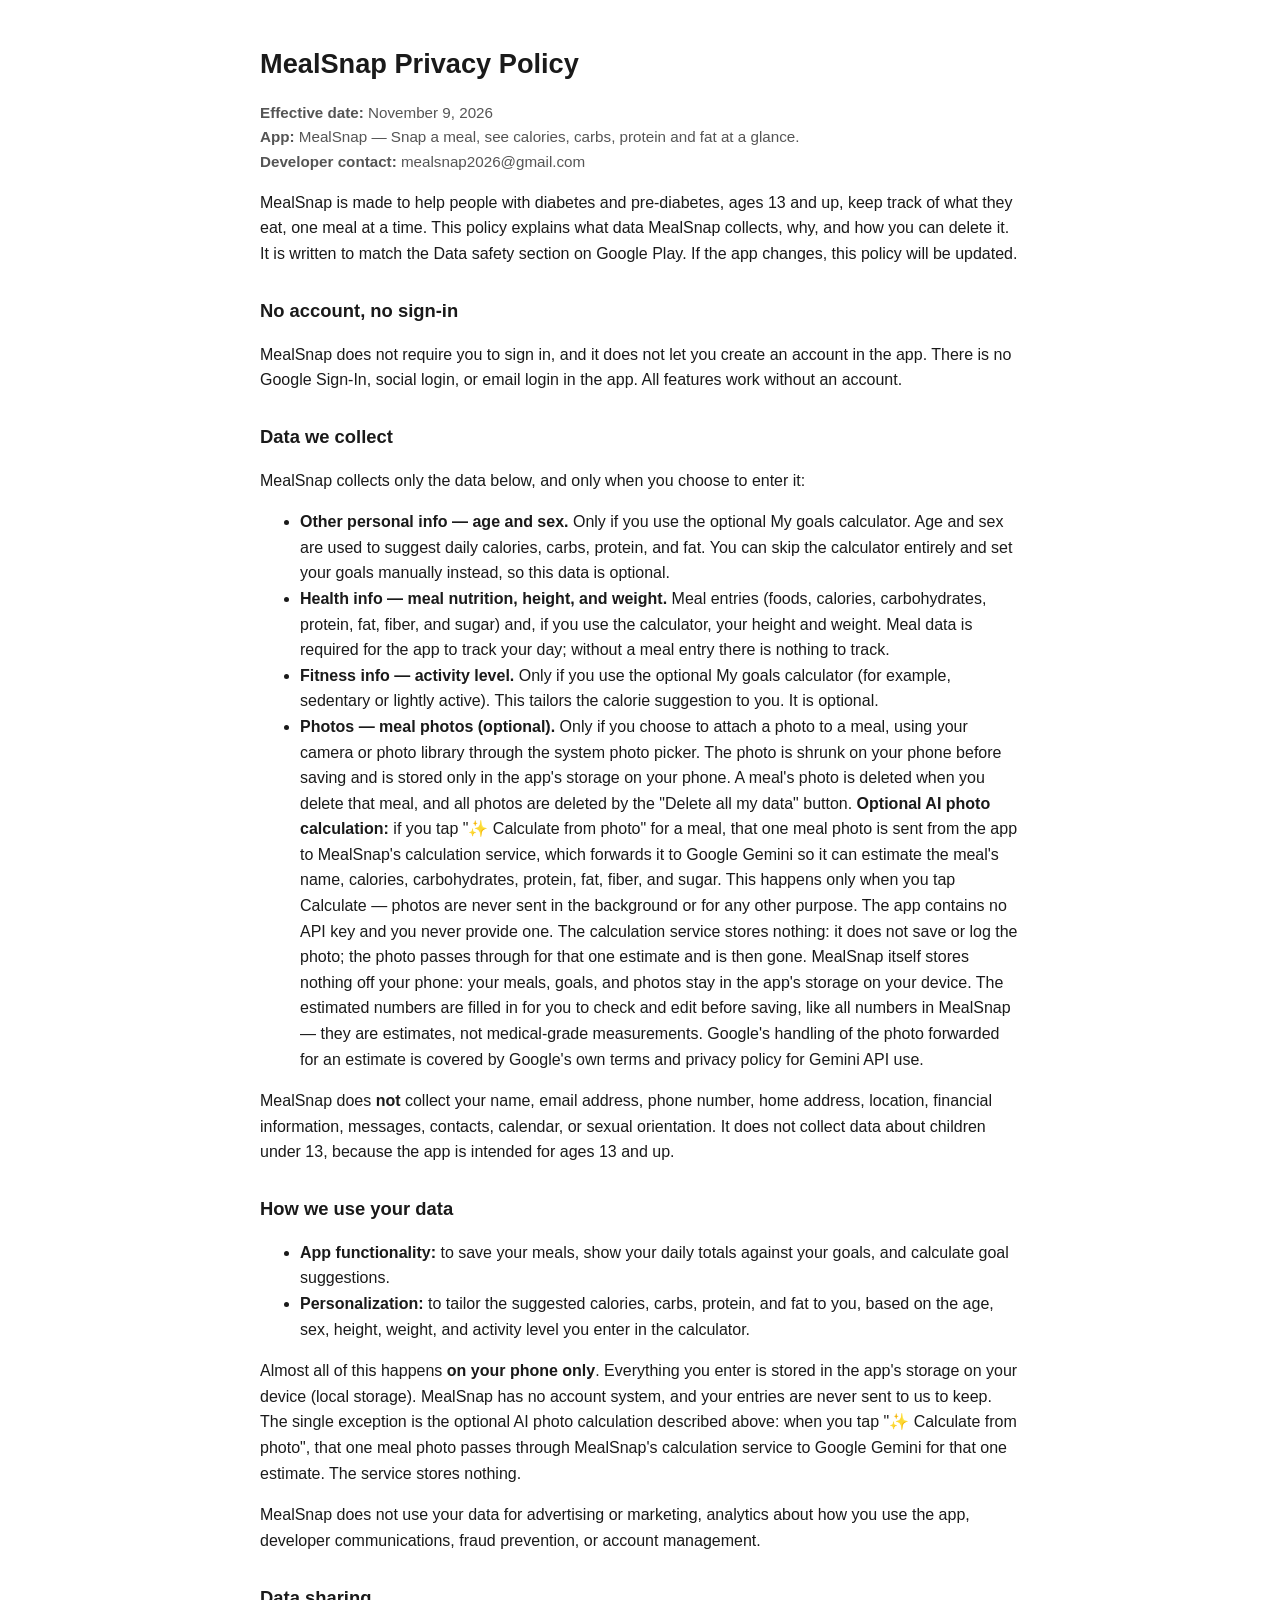
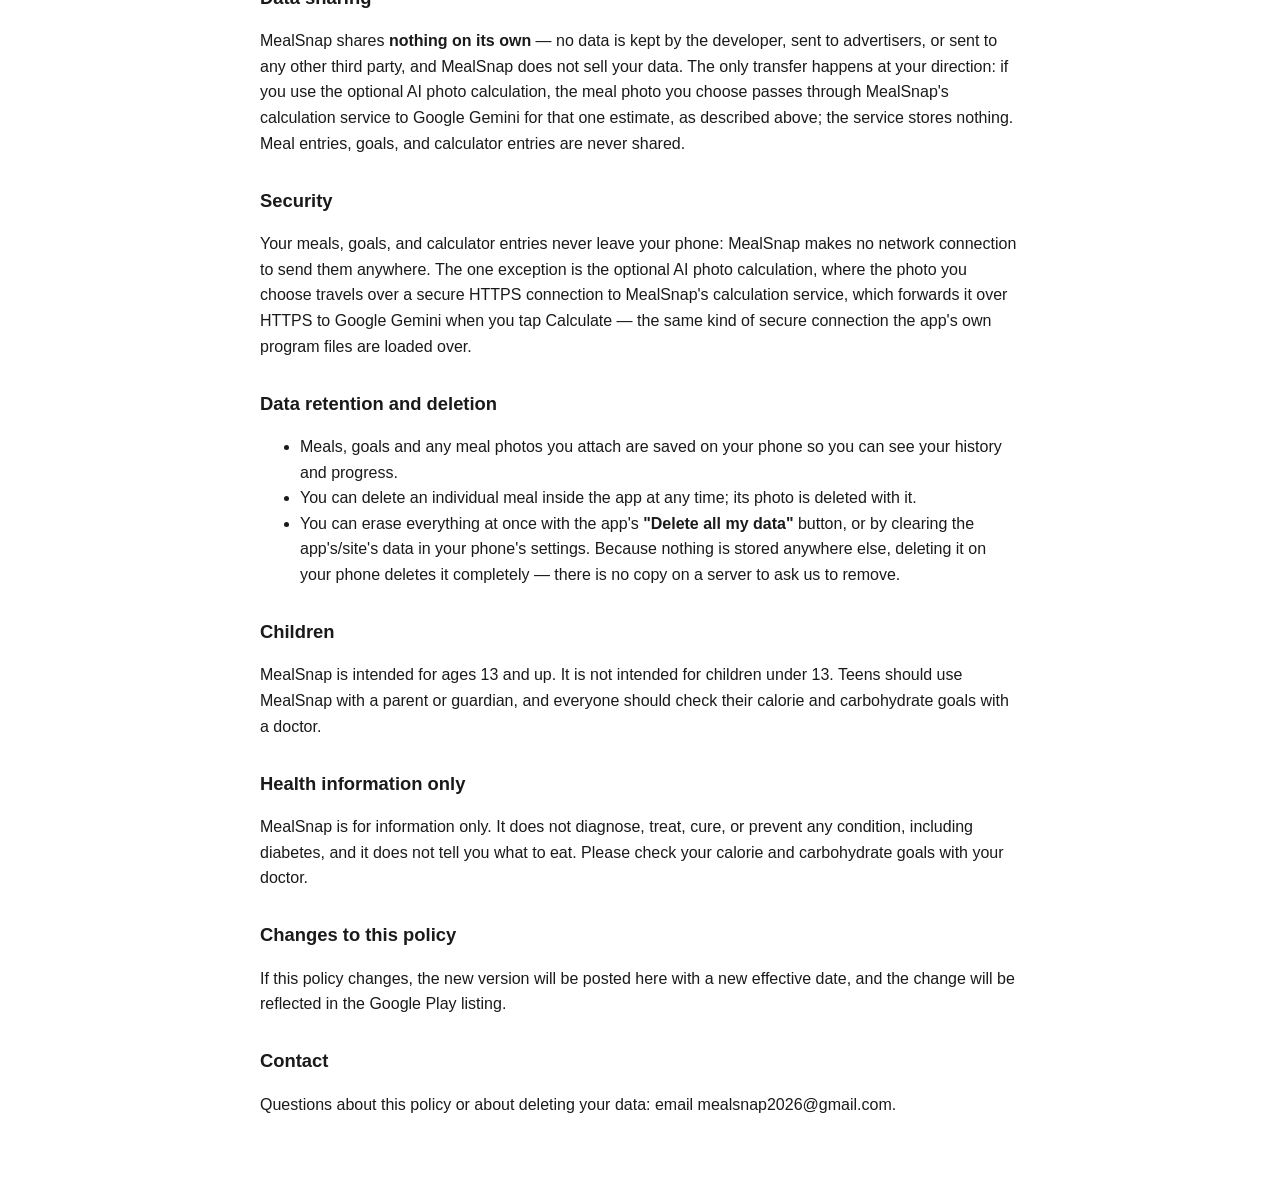
==== privacy.html @ 3e1d81a7 "Create privacy.html" ====
<!DOCTYPE html>
<html lang="en">
<head>
<meta charset="UTF-8">
<meta name="viewport" content="width=device-width, initial-scale=1.0">
<title>MealSnap Privacy Policy</title>
<style>
  body { font-family: -apple-system, "Segoe UI", Roboto, Arial, sans-serif; max-width: 760px; margin: 0 auto; padding: 24px 18px 48px; line-height: 1.6; color: #1a1a1a; }
  h1 { font-size: 1.7em; margin-bottom: 0.2em; }
  h2 { font-size: 1.15em; margin-top: 1.6em; }
  .meta { color: #555; font-size: 0.95em; }
</style>
</head>
<body>
<h1>MealSnap Privacy Policy</h1>
<p class="meta"><strong>Effective date:</strong> November 9, 2026<br>
<strong>App:</strong> MealSnap — Snap a meal, see calories, carbs, protein and fat at a glance.<br>
<strong>Developer contact:</strong> mealsnap2026@gmail.com</p>

<p>MealSnap is made to help people with diabetes and pre-diabetes, ages 13 and up, keep track of what they eat, one meal at a time. This policy explains what data MealSnap collects, why, and how you can delete it. It is written to match the Data safety section on Google Play. If the app changes, this policy will be updated.</p>

<h2>No account, no sign-in</h2>
<p>MealSnap does not require you to sign in, and it does not let you create an account in the app. There is no Google Sign-In, social login, or email login in the app. All features work without an account.</p>

<h2>Data we collect</h2>
<p>MealSnap collects only the data below, and only when you choose to enter it:</p>
<ul>
<li><strong>Other personal info — age and sex.</strong> Only if you use the optional My goals calculator. Age and sex are used to suggest daily calories, carbs, protein, and fat. You can skip the calculator entirely and set your goals manually instead, so this data is optional.</li>
<li><strong>Health info — meal nutrition, height, and weight.</strong> Meal entries (foods, calories, carbohydrates, protein, fat, fiber, and sugar) and, if you use the calculator, your height and weight. Meal data is required for the app to track your day; without a meal entry there is nothing to track.</li>
<li><strong>Fitness info — activity level.</strong> Only if you use the optional My goals calculator (for example, sedentary or lightly active). This tailors the calorie suggestion to you. It is optional.</li>
<li><strong>Photos — meal photos (optional).</strong> Only if you choose to attach a photo to a meal, using your camera or photo library through the system photo picker. The photo is shrunk on your phone before saving and is stored only in the app's storage on your phone. A meal's photo is deleted when you delete that meal, and all photos are deleted by the "Delete all my data" button. <strong>Optional AI photo calculation:</strong> if you tap "✨ Calculate from photo" for a meal, that one meal photo is sent from the app to MealSnap's calculation service, which forwards it to Google Gemini so it can estimate the meal's name, calories, carbohydrates, protein, fat, fiber, and sugar. This happens only when you tap Calculate — photos are never sent in the background or for any other purpose. The app contains no API key and you never provide one. The calculation service stores nothing: it does not save or log the photo; the photo passes through for that one estimate and is then gone. MealSnap itself stores nothing off your phone: your meals, goals, and photos stay in the app's storage on your device. The estimated numbers are filled in for you to check and edit before saving, like all numbers in MealSnap — they are estimates, not medical-grade measurements. Google's handling of the photo forwarded for an estimate is covered by Google's own terms and privacy policy for Gemini API use.</li>
</ul>
<p>MealSnap does <strong>not</strong> collect your name, email address, phone number, home address, location, financial information, messages, contacts, calendar, or sexual orientation. It does not collect data about children under 13, because the app is intended for ages 13 and up.</p>

<h2>How we use your data</h2>
<ul>
<li><strong>App functionality:</strong> to save your meals, show your daily totals against your goals, and calculate goal suggestions.</li>
<li><strong>Personalization:</strong> to tailor the suggested calories, carbs, protein, and fat to you, based on the age, sex, height, weight, and activity level you enter in the calculator.</li>
</ul>
<p>Almost all of this happens <strong>on your phone only</strong>. Everything you enter is stored in the app's storage on your device (local storage). MealSnap has no account system, and your entries are never sent to us to keep. The single exception is the optional AI photo calculation described above: when you tap "✨ Calculate from photo", that one meal photo passes through MealSnap's calculation service to Google Gemini for that one estimate. The service stores nothing.</p>
<p>MealSnap does not use your data for advertising or marketing, analytics about how you use the app, developer communications, fraud prevention, or account management.</p>

<h2>Data sharing</h2>
<p>MealSnap shares <strong>nothing on its own</strong> — no data is kept by the developer, sent to advertisers, or sent to any other third party, and MealSnap does not sell your data. The only transfer happens at your direction: if you use the optional AI photo calculation, the meal photo you choose passes through MealSnap's calculation service to Google Gemini for that one estimate, as described above; the service stores nothing. Meal entries, goals, and calculator entries are never shared.</p>

<h2>Security</h2>
<p>Your meals, goals, and calculator entries never leave your phone: MealSnap makes no network connection to send them anywhere. The one exception is the optional AI photo calculation, where the photo you choose travels over a secure HTTPS connection to MealSnap's calculation service, which forwards it over HTTPS to Google Gemini when you tap Calculate — the same kind of secure connection the app's own program files are loaded over.</p>

<h2>Data retention and deletion</h2>
<ul>
<li>Meals, goals and any meal photos you attach are saved on your phone so you can see your history and progress.</li>
<li>You can delete an individual meal inside the app at any time; its photo is deleted with it.</li>
<li>You can erase everything at once with the app's <strong>"Delete all my data"</strong> button, or by clearing the app's/site's data in your phone's settings. Because nothing is stored anywhere else, deleting it on your phone deletes it completely — there is no copy on a server to ask us to remove.</li>
</ul>

<h2>Children</h2>
<p>MealSnap is intended for ages 13 and up. It is not intended for children under 13. Teens should use MealSnap with a parent or guardian, and everyone should check their calorie and carbohydrate goals with a doctor.</p>

<h2>Health information only</h2>
<p>MealSnap is for information only. It does not diagnose, treat, cure, or prevent any condition, including diabetes, and it does not tell you what to eat. Please check your calorie and carbohydrate goals with your doctor.</p>

<h2>Changes to this policy</h2>
<p>If this policy changes, the new version will be posted here with a new effective date, and the change will be reflected in the Google Play listing.</p>

<h2>Contact</h2>
<p>Questions about this policy or about deleting your data: email mealsnap2026@gmail.com.</p>
</body>
</html>
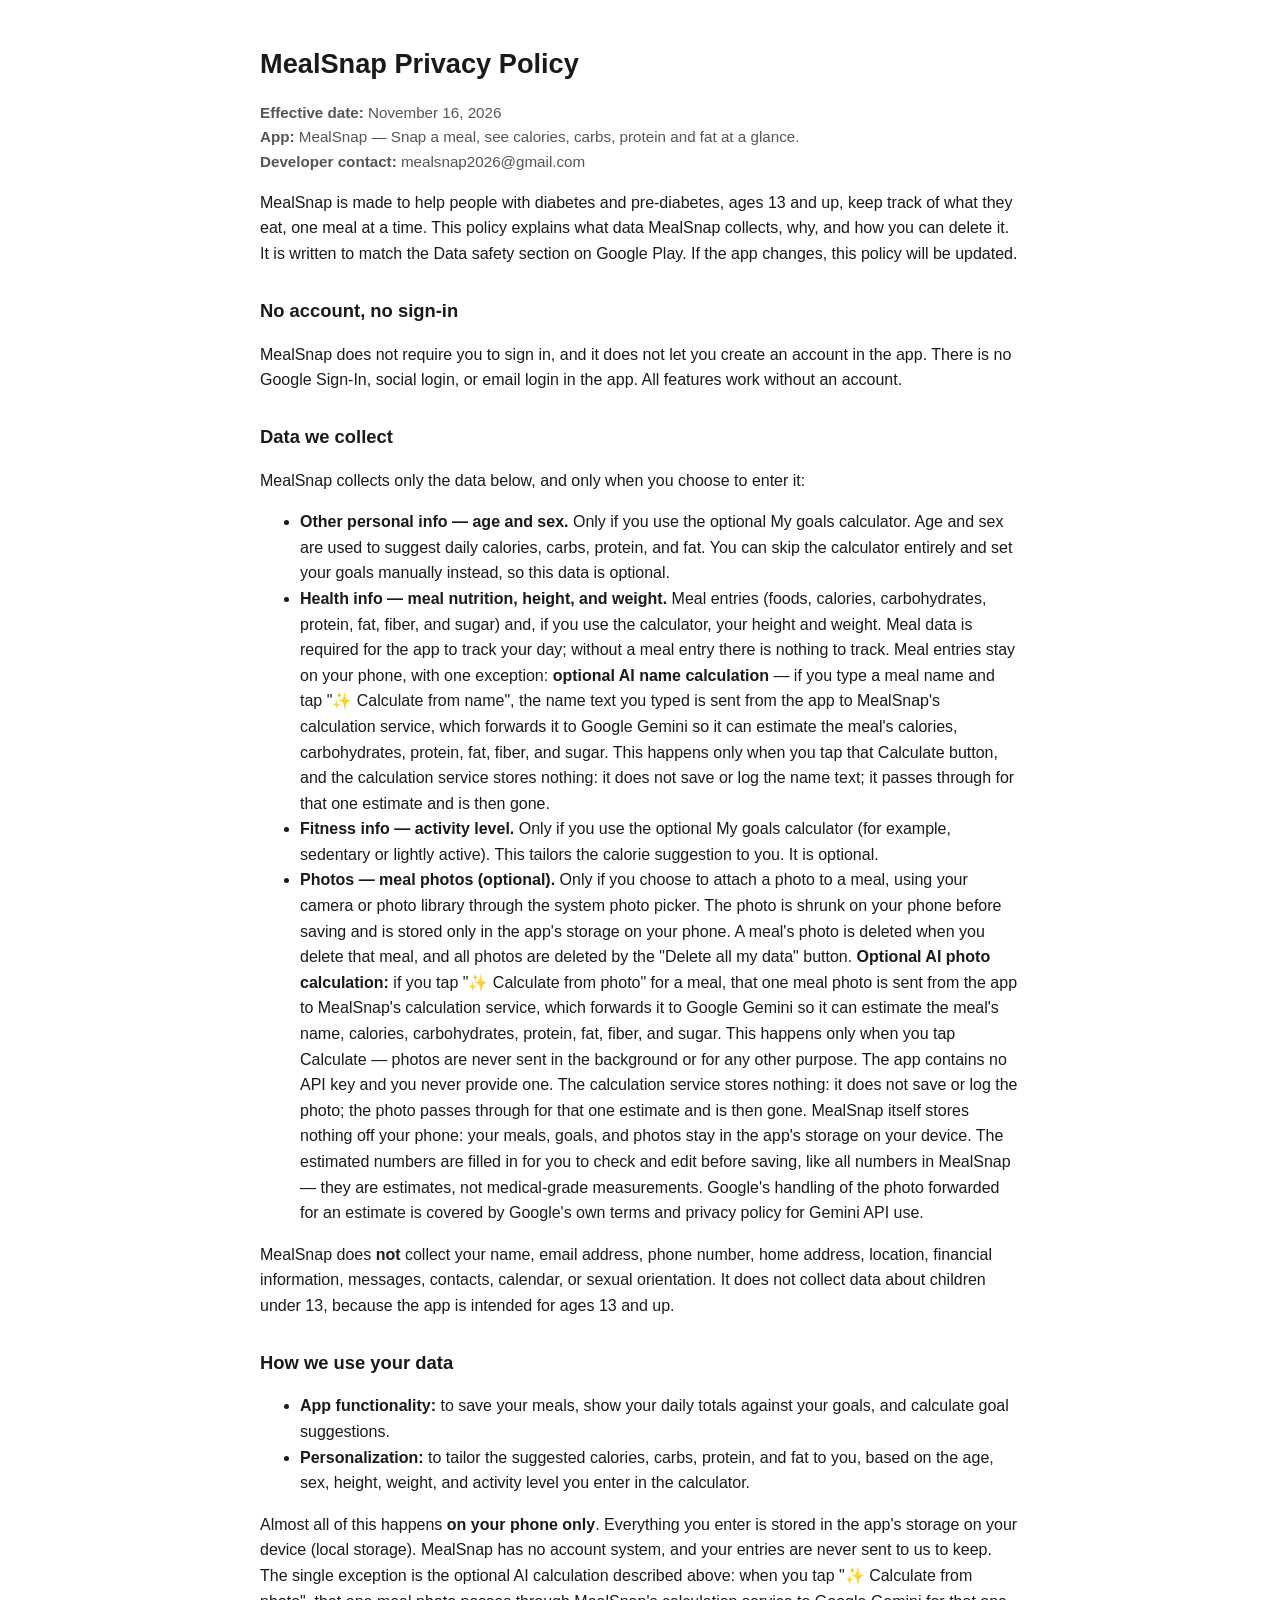
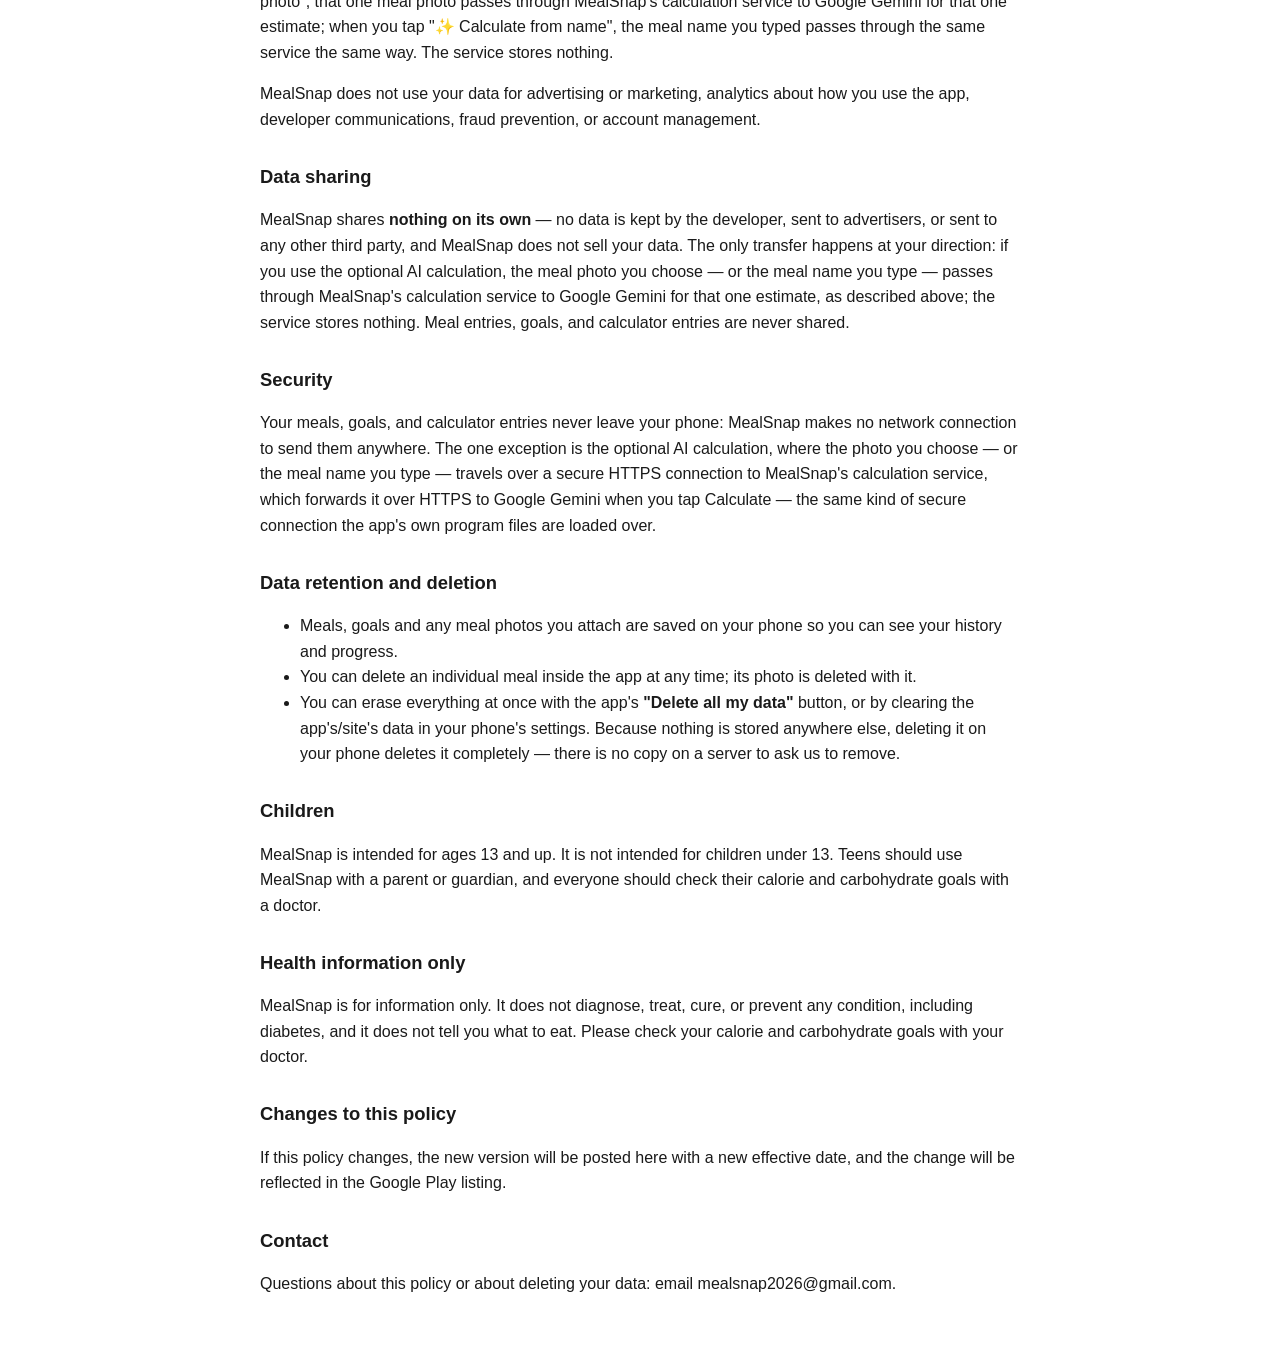
==== commit f6ff9b86: "Update privacy.html" ====
--- a/privacy.html
+++ b/privacy.html
@@ -13,7 +13,7 @@
 </head>
 <body>
 <h1>MealSnap Privacy Policy</h1>
-<p class="meta"><strong>Effective date:</strong> November 9, 2026<br>
+<p class="meta"><strong>Effective date:</strong> November 16, 2026<br>
 <strong>App:</strong> MealSnap — Snap a meal, see calories, carbs, protein and fat at a glance.<br>
 <strong>Developer contact:</strong> mealsnap2026@gmail.com</p>
 
@@ -26,7 +26,7 @@
 <p>MealSnap collects only the data below, and only when you choose to enter it:</p>
 <ul>
 <li><strong>Other personal info — age and sex.</strong> Only if you use the optional My goals calculator. Age and sex are used to suggest daily calories, carbs, protein, and fat. You can skip the calculator entirely and set your goals manually instead, so this data is optional.</li>
-<li><strong>Health info — meal nutrition, height, and weight.</strong> Meal entries (foods, calories, carbohydrates, protein, fat, fiber, and sugar) and, if you use the calculator, your height and weight. Meal data is required for the app to track your day; without a meal entry there is nothing to track.</li>
+<li><strong>Health info — meal nutrition, height, and weight.</strong> Meal entries (foods, calories, carbohydrates, protein, fat, fiber, and sugar) and, if you use the calculator, your height and weight. Meal data is required for the app to track your day; without a meal entry there is nothing to track. Meal entries stay on your phone, with one exception: <strong>optional AI name calculation</strong> — if you type a meal name and tap "✨ Calculate from name", the name text you typed is sent from the app to MealSnap's calculation service, which forwards it to Google Gemini so it can estimate the meal's calories, carbohydrates, protein, fat, fiber, and sugar. This happens only when you tap that Calculate button, and the calculation service stores nothing: it does not save or log the name text; it passes through for that one estimate and is then gone.</li>
 <li><strong>Fitness info — activity level.</strong> Only if you use the optional My goals calculator (for example, sedentary or lightly active). This tailors the calorie suggestion to you. It is optional.</li>
 <li><strong>Photos — meal photos (optional).</strong> Only if you choose to attach a photo to a meal, using your camera or photo library through the system photo picker. The photo is shrunk on your phone before saving and is stored only in the app's storage on your phone. A meal's photo is deleted when you delete that meal, and all photos are deleted by the "Delete all my data" button. <strong>Optional AI photo calculation:</strong> if you tap "✨ Calculate from photo" for a meal, that one meal photo is sent from the app to MealSnap's calculation service, which forwards it to Google Gemini so it can estimate the meal's name, calories, carbohydrates, protein, fat, fiber, and sugar. This happens only when you tap Calculate — photos are never sent in the background or for any other purpose. The app contains no API key and you never provide one. The calculation service stores nothing: it does not save or log the photo; the photo passes through for that one estimate and is then gone. MealSnap itself stores nothing off your phone: your meals, goals, and photos stay in the app's storage on your device. The estimated numbers are filled in for you to check and edit before saving, like all numbers in MealSnap — they are estimates, not medical-grade measurements. Google's handling of the photo forwarded for an estimate is covered by Google's own terms and privacy policy for Gemini API use.</li>
 </ul>
@@ -37,14 +37,14 @@
 <li><strong>App functionality:</strong> to save your meals, show your daily totals against your goals, and calculate goal suggestions.</li>
 <li><strong>Personalization:</strong> to tailor the suggested calories, carbs, protein, and fat to you, based on the age, sex, height, weight, and activity level you enter in the calculator.</li>
 </ul>
-<p>Almost all of this happens <strong>on your phone only</strong>. Everything you enter is stored in the app's storage on your device (local storage). MealSnap has no account system, and your entries are never sent to us to keep. The single exception is the optional AI photo calculation described above: when you tap "✨ Calculate from photo", that one meal photo passes through MealSnap's calculation service to Google Gemini for that one estimate. The service stores nothing.</p>
+<p>Almost all of this happens <strong>on your phone only</strong>. Everything you enter is stored in the app's storage on your device (local storage). MealSnap has no account system, and your entries are never sent to us to keep. The single exception is the optional AI calculation described above: when you tap "✨ Calculate from photo", that one meal photo passes through MealSnap's calculation service to Google Gemini for that one estimate; when you tap "✨ Calculate from name", the meal name you typed passes through the same service the same way. The service stores nothing.</p>
 <p>MealSnap does not use your data for advertising or marketing, analytics about how you use the app, developer communications, fraud prevention, or account management.</p>
 
 <h2>Data sharing</h2>
-<p>MealSnap shares <strong>nothing on its own</strong> — no data is kept by the developer, sent to advertisers, or sent to any other third party, and MealSnap does not sell your data. The only transfer happens at your direction: if you use the optional AI photo calculation, the meal photo you choose passes through MealSnap's calculation service to Google Gemini for that one estimate, as described above; the service stores nothing. Meal entries, goals, and calculator entries are never shared.</p>
+<p>MealSnap shares <strong>nothing on its own</strong> — no data is kept by the developer, sent to advertisers, or sent to any other third party, and MealSnap does not sell your data. The only transfer happens at your direction: if you use the optional AI calculation, the meal photo you choose — or the meal name you type — passes through MealSnap's calculation service to Google Gemini for that one estimate, as described above; the service stores nothing. Meal entries, goals, and calculator entries are never shared.</p>
 
 <h2>Security</h2>
-<p>Your meals, goals, and calculator entries never leave your phone: MealSnap makes no network connection to send them anywhere. The one exception is the optional AI photo calculation, where the photo you choose travels over a secure HTTPS connection to MealSnap's calculation service, which forwards it over HTTPS to Google Gemini when you tap Calculate — the same kind of secure connection the app's own program files are loaded over.</p>
+<p>Your meals, goals, and calculator entries never leave your phone: MealSnap makes no network connection to send them anywhere. The one exception is the optional AI calculation, where the photo you choose — or the meal name you type — travels over a secure HTTPS connection to MealSnap's calculation service, which forwards it over HTTPS to Google Gemini when you tap Calculate — the same kind of secure connection the app's own program files are loaded over.</p>
 
 <h2>Data retention and deletion</h2>
 <ul>
